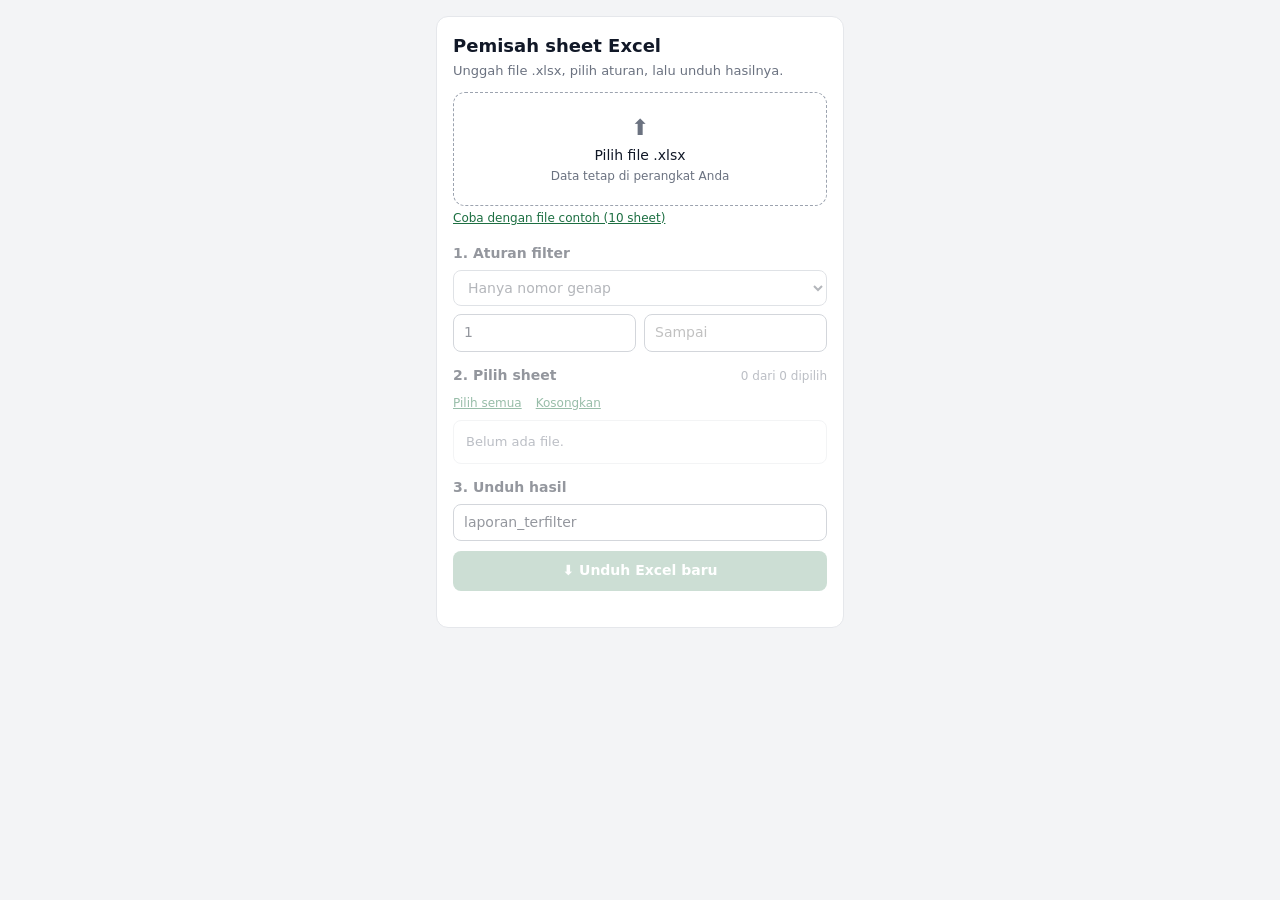
==== pemisah-excel/index.html @ 489be717 "Tambah aplikasi Pemisah Sheet Excel (mockup fungsional) Co-Authored-By: Claude Sonnet 5.5 <noreply@a" ====
<!DOCTYPE html>
<html lang="id">
<head>
<meta charset="UTF-8">
<meta name="viewport" content="width=device-width, initial-scale=1">
<title>Pemisah Sheet Excel</title>
<link rel="stylesheet" href="style.css">
</head>
<body>
<main class="shell">
  <section class="card" aria-labelledby="judul">
    <h1 id="judul">Pemisah sheet Excel</h1>
    <p class="sub">Unggah file .xlsx, pilih aturan, lalu unduh hasilnya.</p>

    <label class="drop" id="drop" tabindex="0">
      <input type="file" id="file" accept=".xlsx,.xlsm,.xls" hidden>
      <span class="ico" aria-hidden="true">⬆</span>
      <span class="drop-title" id="dropTitle">Pilih file .xlsx</span>
      <span class="drop-note" id="dropNote">Data tetap di perangkat Anda</span>
    </label>
    <button type="button" class="link" id="demo">Coba dengan file contoh (10 sheet)</button>

    <fieldset id="step1" disabled>
      <h2>1. Aturan filter</h2>
      <select id="rule" aria-label="Aturan filter">
        <option value="even">Hanya nomor genap</option>
        <option value="odd">Hanya nomor ganjil</option>
        <option value="all">Semua nomor</option>
      </select>
      <div class="grid2">
        <input type="number" id="from" min="1" placeholder="Dari (1)" value="1" aria-label="Dari nomor sheet">
        <input type="number" id="to" min="1" placeholder="Sampai" aria-label="Sampai nomor sheet">
      </div>
    </fieldset>

    <fieldset id="step2" disabled>
      <div class="row">
        <h2>2. Pilih sheet</h2>
        <span class="count" id="count">0 dari 0 dipilih</span>
      </div>
      <div class="mini">
        <button type="button" class="link" id="selAll">Pilih semua</button>
        <button type="button" class="link" id="selNone">Kosongkan</button>
      </div>
      <div class="list" id="list" role="group" aria-label="Daftar sheet"><p class="empty">Belum ada file.</p></div>
    </fieldset>

    <fieldset id="step3" disabled>
      <h2>3. Unduh hasil</h2>
      <input type="text" id="name" value="laporan_terfilter" aria-label="Nama file hasil">
      <button type="button" id="dl" class="primary">⬇ Unduh Excel baru</button>
      <p class="msg" id="msg" role="status"></p>
    </fieldset>
  </section>
</main>
<script src="xlsx.full.min.js"></script>
<script src="app.js"></script>
</body>
</html>
---- pemisah-excel/style.css ----
:root{--bg:#f3f4f6;--card:#fff;--text:#111827;--muted:#6b7280;--border:#e5e7eb;--strong:#9ca3af;--accent:#1d6f42;--accent-t:#fff}
@media (prefers-color-scheme:dark){:root{--bg:#111315;--card:#1b1e21;--text:#f3f4f6;--muted:#9ca3af;--border:#2f3338;--strong:#4b5563;--accent:#3fa56a;--accent-t:#06180e}}
*{box-sizing:border-box}
body{margin:0;background:var(--bg);color:var(--text);font:14px/1.4 system-ui,-apple-system,"Segoe UI",sans-serif}
.shell{max-width:440px;margin:0 auto;padding:16px}
.card{background:var(--card);border:.5px solid var(--border);border-radius:12px;padding:16px}
h1{font-size:18px;font-weight:600;margin:0 0 4px}
h2{font-size:14px;font-weight:600;margin:0 0 6px}
.sub{color:var(--muted);font-size:13px;margin:0 0 12px}
fieldset{border:0;padding:0;margin:14px 0 0;min-width:0;transition:opacity .2s}
fieldset:disabled{opacity:.45}
.drop{display:flex;flex-direction:column;align-items:center;gap:2px;border:1px dashed var(--strong);border-radius:12px;padding:20px;text-align:center;cursor:pointer}
.drop:hover,.drop.over,.drop:focus-visible{border-color:var(--accent);outline:none;background:color-mix(in srgb,var(--accent) 7%,transparent)}
.ico{font-size:22px;color:var(--muted)}
.drop-title{font-size:14px;overflow-wrap:anywhere}
.drop-note{font-size:12px;color:var(--muted)}
.link{background:none;border:0;padding:4px 0;color:var(--accent);font:inherit;font-size:12px;cursor:pointer;text-decoration:underline}
select,input[type=number],input[type=text]{width:100%;font:inherit;padding:8px 10px;border:.5px solid var(--strong);border-radius:8px;background:var(--card);color:var(--text)}
select{margin-bottom:8px}
.grid2{display:grid;grid-template-columns:1fr 1fr;gap:8px}
.row{display:flex;justify-content:space-between;align-items:baseline}
.count{font-size:12px;color:var(--muted)}
.mini{display:flex;gap:14px;margin-bottom:4px}
.list{border:.5px solid var(--border);border-radius:8px;max-height:240px;overflow:auto}
.list label{display:flex;align-items:center;gap:10px;padding:8px 10px;border-bottom:.5px solid var(--border);cursor:pointer}
.list label:last-child{border-bottom:0}
.list label.off{color:var(--muted)}
.list input{width:auto;accent-color:var(--accent)}
.list .num{margin-left:auto;font-size:11px;color:var(--muted)}
.empty{margin:0;padding:12px;color:var(--muted);font-size:13px}
#name{margin-bottom:10px}
button.primary{width:100%;padding:10px;font:inherit;font-weight:600;border:0;border-radius:8px;background:var(--accent);color:var(--accent-t);cursor:pointer}
button.primary:disabled{opacity:.5;cursor:not-allowed}
.msg{font-size:12px;color:var(--muted);margin:8px 0 0;min-height:1em}
.msg.err{color:#dc2626}
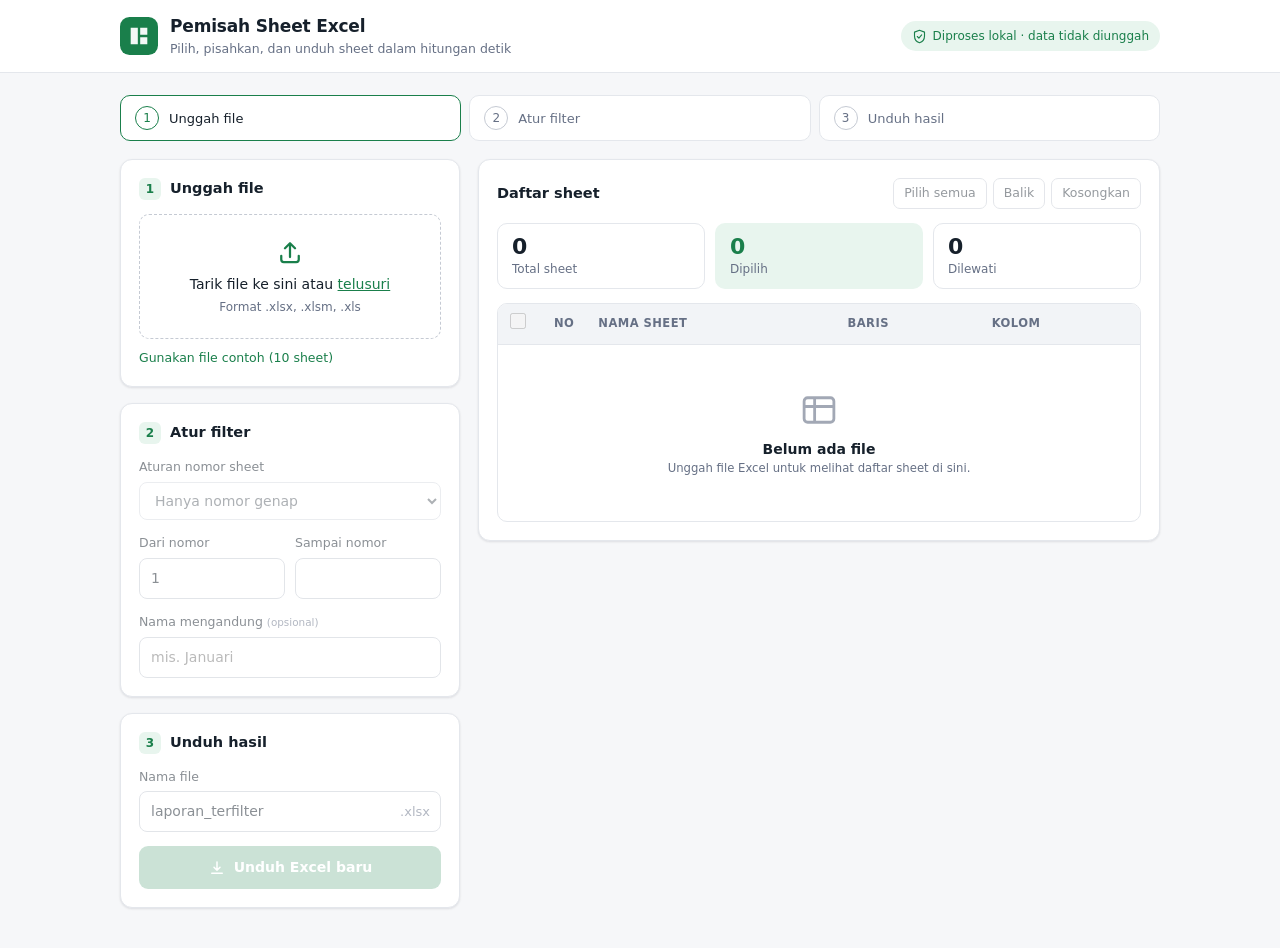
==== commit c792a848: "Percantik tampilan Pemisah Sheet Excel: layout dashboard, stepper, tabel sheet, pratinjau, toast Co-" ====
--- a/pemisah-excel/index.html
+++ b/pemisah-excel/index.html
@@ -7,52 +7,110 @@
 <link rel="stylesheet" href="style.css">
 </head>
 <body>
-<main class="shell">
-  <section class="card" aria-labelledby="judul">
-    <h1 id="judul">Pemisah sheet Excel</h1>
-    <p class="sub">Unggah file .xlsx, pilih aturan, lalu unduh hasilnya.</p>
+<header class="topbar">
+  <div class="wrap bar">
+    <div class="brand">
+      <svg class="logo" viewBox="0 0 32 32" aria-hidden="true"><rect width="32" height="32" rx="8" fill="currentColor"/><path d="M9 9h6v14H9zM17 9h6v6h-6zM17 17h6v6h-6z" fill="#fff" opacity=".95"/></svg>
+      <div><div class="brand-name">Pemisah Sheet Excel</div><div class="brand-sub">Pilih, pisahkan, dan unduh sheet dalam hitungan detik</div></div>
+    </div>
+    <span class="badge" title="Berkas diproses di browser Anda dan tidak diunggah ke server">
+      <svg viewBox="0 0 24 24" aria-hidden="true"><path d="M12 2l8 3v6c0 5-3.4 9.4-8 11-4.6-1.6-8-6-8-11V5z" fill="none" stroke="currentColor" stroke-width="1.8" stroke-linejoin="round"/><path d="M8.5 12l2.5 2.5 4.5-5" fill="none" stroke="currentColor" stroke-width="1.8" stroke-linecap="round" stroke-linejoin="round"/></svg>
+      Diproses lokal · data tidak diunggah
+    </span>
+  </div>
+</header>
 
-    <label class="drop" id="drop" tabindex="0">
-      <input type="file" id="file" accept=".xlsx,.xlsm,.xls" hidden>
-      <span class="ico" aria-hidden="true">⬆</span>
-      <span class="drop-title" id="dropTitle">Pilih file .xlsx</span>
-      <span class="drop-note" id="dropNote">Data tetap di perangkat Anda</span>
-    </label>
-    <button type="button" class="link" id="demo">Coba dengan file contoh (10 sheet)</button>
+<main class="wrap">
+  <ol class="stepper" id="stepper" aria-label="Langkah">
+    <li class="active" data-s="1"><span>1</span>Unggah file</li>
+    <li data-s="2"><span>2</span>Atur filter</li>
+    <li data-s="3"><span>3</span>Unduh hasil</li>
+  </ol>
 
-    <fieldset id="step1" disabled>
-      <h2>1. Aturan filter</h2>
-      <select id="rule" aria-label="Aturan filter">
-        <option value="even">Hanya nomor genap</option>
-        <option value="odd">Hanya nomor ganjil</option>
-        <option value="all">Semua nomor</option>
-      </select>
-      <div class="grid2">
-        <input type="number" id="from" min="1" placeholder="Dari (1)" value="1" aria-label="Dari nomor sheet">
-        <input type="number" id="to" min="1" placeholder="Sampai" aria-label="Sampai nomor sheet">
+  <div class="layout">
+    <aside class="side">
+      <section class="card" id="cUpload">
+        <h2><span class="n">1</span>Unggah file</h2>
+        <label class="drop" id="drop" tabindex="0">
+          <input type="file" id="file" accept=".xlsx,.xlsm,.xls" hidden>
+          <svg class="dz" viewBox="0 0 24 24" aria-hidden="true"><path d="M12 16V5m0 0L8 9m4-4l4 4M5 15v3a2 2 0 002 2h10a2 2 0 002-2v-3" fill="none" stroke="currentColor" stroke-width="1.8" stroke-linecap="round" stroke-linejoin="round"/></svg>
+          <span class="dt" id="dropTitle">Tarik file ke sini atau <u>telusuri</u></span>
+          <span class="dn" id="dropNote">Format .xlsx, .xlsm, .xls</span>
+        </label>
+        <div class="fileinfo" id="fileinfo" hidden>
+          <svg viewBox="0 0 24 24" aria-hidden="true"><path d="M6 3h8l4 4v14H6z" fill="none" stroke="currentColor" stroke-width="1.7" stroke-linejoin="round"/><path d="M14 3v4h4" fill="none" stroke="currentColor" stroke-width="1.7"/></svg>
+          <div><div class="fn" id="fn"></div><div class="fm" id="fm"></div></div>
+          <button type="button" class="ghost sm" id="reset">Ganti</button>
+        </div>
+        <button type="button" class="link" id="demo">Gunakan file contoh (10 sheet)</button>
+      </section>
+
+      <section class="card" id="cRule">
+        <h2><span class="n">2</span>Atur filter</h2>
+        <fieldset id="step1" disabled>
+          <div><label class="lbl" for="rule">Aturan nomor sheet</label>
+          <select id="rule">
+            <option value="even">Hanya nomor genap</option>
+            <option value="odd">Hanya nomor ganjil</option>
+            <option value="all">Semua nomor</option>
+          </select></div>
+          <div class="grid2">
+            <div><label class="lbl" for="from">Dari nomor</label><input type="number" id="from" min="1" value="1"></div>
+            <div><label class="lbl" for="to">Sampai nomor</label><input type="number" id="to" min="1"></div>
+          </div>
+          <div><label class="lbl" for="kw">Nama mengandung <small>(opsional)</small></label>
+          <input type="text" id="kw" placeholder="mis. Januari"></div>
+        </fieldset>
+      </section>
+
+      <section class="card" id="cOut">
+        <h2><span class="n">3</span>Unduh hasil</h2>
+        <fieldset id="step3" disabled>
+          <div><label class="lbl" for="name">Nama file</label>
+          <div class="suffix"><input type="text" id="name" value="laporan_terfilter"><span>.xlsx</span></div></div>
+          <button type="button" id="dl" class="primary">
+            <svg viewBox="0 0 24 24" aria-hidden="true"><path d="M12 4v11m0 0l-4-4m4 4l4-4M5 19h14" fill="none" stroke="currentColor" stroke-width="2" stroke-linecap="round" stroke-linejoin="round"/></svg>
+            <span id="dlLabel">Unduh Excel baru</span>
+          </button>
+        </fieldset>
+      </section>
+    </aside>
+
+    <section class="main">
+      <div class="card sheets">
+        <div class="head">
+          <h2>Daftar sheet</h2>
+          <div class="tools">
+            <button type="button" class="ghost sm" id="selAll" disabled>Pilih semua</button>
+            <button type="button" class="ghost sm" id="invert" disabled>Balik</button>
+            <button type="button" class="ghost sm" id="selNone" disabled>Kosongkan</button>
+          </div>
+        </div>
+        <div class="stats">
+          <div><b id="stTotal">0</b><span>Total sheet</span></div>
+          <div class="ok"><b id="stSel">0</b><span>Dipilih</span></div>
+          <div><b id="stOut">0</b><span>Dilewati</span></div>
+        </div>
+        <div class="tablewrap">
+          <table class="tbl" id="tbl">
+            <thead><tr><th class="c"><input type="checkbox" id="master" aria-label="Pilih semua" disabled></th><th class="c">No</th><th>Nama sheet</th><th class="r">Baris</th><th class="r col-h">Kolom</th></tr></thead>
+            <tbody id="tbody"></tbody>
+          </table>
+          <div class="empty" id="empty">
+            <svg viewBox="0 0 24 24" aria-hidden="true"><rect x="3.5" y="5" width="17" height="14" rx="2" fill="none" stroke="currentColor" stroke-width="1.6"/><path d="M3.5 10h17M9.5 5v14" stroke="currentColor" stroke-width="1.6"/></svg>
+            <p>Belum ada file</p><small>Unggah file Excel untuk melihat daftar sheet di sini.</small>
+          </div>
+        </div>
       </div>
-    </fieldset>
 
-    <fieldset id="step2" disabled>
-      <div class="row">
-        <h2>2. Pilih sheet</h2>
-        <span class="count" id="count">0 dari 0 dipilih</span>
+      <div class="card preview" id="pv" hidden>
+        <div class="head"><h2>Pratinjau: <span id="pvName"></span></h2><span class="muted" id="pvNote"></span></div>
+        <div class="tablewrap pvwrap"><table class="tbl pvt" id="pvTbl"></table></div>
       </div>
-      <div class="mini">
-        <button type="button" class="link" id="selAll">Pilih semua</button>
-        <button type="button" class="link" id="selNone">Kosongkan</button>
-      </div>
-      <div class="list" id="list" role="group" aria-label="Daftar sheet"><p class="empty">Belum ada file.</p></div>
-    </fieldset>
-
-    <fieldset id="step3" disabled>
-      <h2>3. Unduh hasil</h2>
-      <input type="text" id="name" value="laporan_terfilter" aria-label="Nama file hasil">
-      <button type="button" id="dl" class="primary">⬇ Unduh Excel baru</button>
-      <p class="msg" id="msg" role="status"></p>
-    </fieldset>
-  </section>
+    </section>
+  </div>
 </main>
+<div class="toast" id="toast" role="status" aria-live="polite"></div>
 <script src="xlsx.full.min.js"></script>
 <script src="app.js"></script>
 </body>
--- a/pemisah-excel/style.css
+++ b/pemisah-excel/style.css
@@ -1,35 +1,94 @@
-:root{--bg:#f3f4f6;--card:#fff;--text:#111827;--muted:#6b7280;--border:#e5e7eb;--strong:#9ca3af;--accent:#1d6f42;--accent-t:#fff}
-@media (prefers-color-scheme:dark){:root{--bg:#111315;--card:#1b1e21;--text:#f3f4f6;--muted:#9ca3af;--border:#2f3338;--strong:#4b5563;--accent:#3fa56a;--accent-t:#06180e}}
+:root{--bg:#f6f7f9;--card:#fff;--text:#16202b;--muted:#667085;--border:#e4e7ec;--strong:#c5cad3;--accent:#1a7f4b;--accent-h:#146a3e;--accent-s:#e8f5ee;--accent-t:#fff;--warn:#b42318;--shadow:0 1px 2px rgba(16,24,40,.05),0 1px 3px rgba(16,24,40,.06);--hover:#f2f4f7}
+@media (prefers-color-scheme:dark){:root{--bg:#0e1114;--card:#171b20;--text:#eef1f4;--muted:#98a2b3;--border:#272d34;--strong:#475467;--accent:#3fb677;--accent-h:#56c88a;--accent-s:#12281d;--accent-t:#06180e;--warn:#f97066;--shadow:none;--hover:#1e242b}}
 *{box-sizing:border-box}
-body{margin:0;background:var(--bg);color:var(--text);font:14px/1.4 system-ui,-apple-system,"Segoe UI",sans-serif}
-.shell{max-width:440px;margin:0 auto;padding:16px}
-.card{background:var(--card);border:.5px solid var(--border);border-radius:12px;padding:16px}
-h1{font-size:18px;font-weight:600;margin:0 0 4px}
-h2{font-size:14px;font-weight:600;margin:0 0 6px}
-.sub{color:var(--muted);font-size:13px;margin:0 0 12px}
-fieldset{border:0;padding:0;margin:14px 0 0;min-width:0;transition:opacity .2s}
-fieldset:disabled{opacity:.45}
-.drop{display:flex;flex-direction:column;align-items:center;gap:2px;border:1px dashed var(--strong);border-radius:12px;padding:20px;text-align:center;cursor:pointer}
-.drop:hover,.drop.over,.drop:focus-visible{border-color:var(--accent);outline:none;background:color-mix(in srgb,var(--accent) 7%,transparent)}
-.ico{font-size:22px;color:var(--muted)}
-.drop-title{font-size:14px;overflow-wrap:anywhere}
-.drop-note{font-size:12px;color:var(--muted)}
-.link{background:none;border:0;padding:4px 0;color:var(--accent);font:inherit;font-size:12px;cursor:pointer;text-decoration:underline}
-select,input[type=number],input[type=text]{width:100%;font:inherit;padding:8px 10px;border:.5px solid var(--strong);border-radius:8px;background:var(--card);color:var(--text)}
-select{margin-bottom:8px}
-.grid2{display:grid;grid-template-columns:1fr 1fr;gap:8px}
-.row{display:flex;justify-content:space-between;align-items:baseline}
-.count{font-size:12px;color:var(--muted)}
-.mini{display:flex;gap:14px;margin-bottom:4px}
-.list{border:.5px solid var(--border);border-radius:8px;max-height:240px;overflow:auto}
-.list label{display:flex;align-items:center;gap:10px;padding:8px 10px;border-bottom:.5px solid var(--border);cursor:pointer}
-.list label:last-child{border-bottom:0}
-.list label.off{color:var(--muted)}
-.list input{width:auto;accent-color:var(--accent)}
-.list .num{margin-left:auto;font-size:11px;color:var(--muted)}
-.empty{margin:0;padding:12px;color:var(--muted);font-size:13px}
-#name{margin-bottom:10px}
-button.primary{width:100%;padding:10px;font:inherit;font-weight:600;border:0;border-radius:8px;background:var(--accent);color:var(--accent-t);cursor:pointer}
-button.primary:disabled{opacity:.5;cursor:not-allowed}
-.msg{font-size:12px;color:var(--muted);margin:8px 0 0;min-height:1em}
-.msg.err{color:#dc2626}
+body{margin:0;background:var(--bg);color:var(--text);font:14px/1.5 Inter,system-ui,-apple-system,"Segoe UI",Roboto,sans-serif;-webkit-font-smoothing:antialiased}
+.wrap{max-width:1080px;margin:0 auto;padding-inline:20px}
+.topbar{background:var(--card);border-bottom:1px solid var(--border)}
+.bar{display:flex;justify-content:space-between;align-items:center;gap:16px;padding-top:14px;padding-bottom:14px;flex-wrap:wrap}
+.brand{display:flex;gap:12px;align-items:center}
+.logo{width:38px;height:38px;color:var(--accent);flex:none}
+.brand-name{font-size:17px;font-weight:700;letter-spacing:-.01em}
+.brand-sub{font-size:12.5px;color:var(--muted)}
+.badge{display:inline-flex;align-items:center;gap:6px;font-size:12px;font-weight:500;color:var(--accent);background:var(--accent-s);padding:6px 11px;border-radius:999px}
+.badge svg{width:15px;height:15px}
+main{padding-bottom:40px}
+.stepper{list-style:none;display:flex;gap:8px;margin:22px 0 18px;padding:0}
+.stepper li{flex:1;display:flex;align-items:center;gap:10px;font-size:13px;font-weight:500;color:var(--muted);padding:10px 14px;background:var(--card);border:1px solid var(--border);border-radius:10px}
+.stepper li span{display:grid;place-items:center;width:24px;height:24px;border-radius:50%;border:1.5px solid var(--strong);font-size:12px;flex:none}
+.stepper li.active{color:var(--text);border-color:var(--accent)}
+.stepper li.active span{border-color:var(--accent);color:var(--accent)}
+.stepper li.done span{background:var(--accent);border-color:var(--accent);color:var(--accent-t)}
+.stepper li.done{color:var(--text)}
+.layout{display:grid;grid-template-columns:340px 1fr;gap:18px;align-items:start}
+.side,.main{display:flex;flex-direction:column;gap:16px;min-width:0}
+.card{background:var(--card);border:1px solid var(--border);border-radius:12px;padding:18px;box-shadow:var(--shadow)}
+h2{font-size:14.5px;font-weight:600;margin:0 0 14px;display:flex;align-items:center;gap:9px}
+.n{display:grid;place-items:center;width:22px;height:22px;border-radius:6px;background:var(--accent-s);color:var(--accent);font-size:12px;font-weight:700}
+.lbl{display:block;font-size:12.5px;font-weight:500;margin:0 0 5px;color:var(--text)}
+.lbl small{color:var(--muted);font-weight:400}
+fieldset{border:0;padding:0;margin:0;min-width:0}
+fieldset:disabled{opacity:.5}
+fieldset > *+*{margin-top:14px}
+select,input[type=number],input[type=text]{width:100%;font:inherit;padding:9px 11px;border:1px solid var(--strong);border-radius:8px;background:var(--card);color:var(--text);transition:border-color .15s,box-shadow .15s}
+select:focus,input:focus,button:focus-visible{outline:none;border-color:var(--accent);box-shadow:0 0 0 3px color-mix(in srgb,var(--accent) 22%,transparent)}
+.grid2{display:grid;grid-template-columns:1fr 1fr;gap:10px}
+.drop{display:flex;flex-direction:column;align-items:center;gap:3px;border:1.5px dashed var(--strong);border-radius:10px;padding:22px 14px;text-align:center;cursor:pointer;transition:.15s}
+.drop[hidden]{display:none}
+.drop:hover,.drop.over,.drop:focus-visible{border-color:var(--accent);background:var(--accent-s);outline:none}
+.dz{width:30px;height:30px;color:var(--accent);margin-bottom:4px}
+.dt{font-weight:500}.dt u{color:var(--accent)}
+.dn{font-size:12px;color:var(--muted)}
+.fileinfo{display:flex;align-items:center;gap:10px;margin-top:12px;padding:10px 12px;border:1px solid var(--border);border-radius:10px;background:var(--hover)}
+.fileinfo[hidden]{display:none}
+.fileinfo svg{width:26px;height:26px;color:var(--accent);flex:none}
+.fileinfo>div{min-width:0;flex:1}
+.fn{font-weight:600;font-size:13px;overflow:hidden;text-overflow:ellipsis;white-space:nowrap}
+.fm{font-size:12px;color:var(--muted)}
+.link{background:none;border:0;padding:0;margin-top:10px;color:var(--accent);font:inherit;font-size:12.5px;cursor:pointer}
+.link:hover{text-decoration:underline}
+.suffix{position:relative}
+.suffix input{padding-right:52px}
+.suffix span{position:absolute;right:11px;top:50%;transform:translateY(-50%);color:var(--muted);font-size:13px}
+button{font:inherit;cursor:pointer}
+.primary{width:100%;display:flex;align-items:center;justify-content:center;gap:8px;padding:11px;font-weight:600;border:0;border-radius:9px;background:var(--accent);color:var(--accent-t);transition:background .15s}
+.primary:hover:not(:disabled){background:var(--accent-h)}
+.primary:disabled{opacity:.45;cursor:not-allowed}
+.primary svg{width:18px;height:18px}
+.ghost{background:var(--card);border:1px solid var(--strong);color:var(--text);border-radius:7px;padding:6px 11px;font-size:12.5px;font-weight:500}
+.ghost:hover:not(:disabled){background:var(--hover)}
+.ghost:disabled{opacity:.45;cursor:not-allowed}
+.ghost.sm{padding:5px 10px}
+.head{display:flex;justify-content:space-between;align-items:center;gap:10px;flex-wrap:wrap;margin-bottom:14px}
+.head h2{margin:0}
+.tools{display:flex;gap:6px}
+.stats{display:grid;grid-template-columns:repeat(3,1fr);gap:10px;margin-bottom:14px}
+.stats div{border:1px solid var(--border);border-radius:10px;padding:10px 14px;display:flex;flex-direction:column}
+.stats b{font-size:22px;font-weight:700;line-height:1.2}
+.stats span{font-size:12px;color:var(--muted)}
+.stats .ok{background:var(--accent-s);border-color:transparent}.stats .ok b{color:var(--accent)}
+.tablewrap{border:1px solid var(--border);border-radius:10px;overflow:auto;max-height:420px;position:relative}
+.tbl{width:100%;border-collapse:collapse;font-size:13px}
+.tbl th{position:sticky;top:0;background:var(--hover);text-align:left;font-size:11.5px;text-transform:uppercase;letter-spacing:.04em;color:var(--muted);font-weight:600;padding:9px 12px;border-bottom:1px solid var(--border);z-index:1;white-space:nowrap}
+.tbl td{padding:9px 12px;border-bottom:1px solid var(--border);white-space:nowrap}
+.tbl tr:last-child td{border-bottom:0}
+.c{text-align:center;width:44px}.r{text-align:right}
+#tbody tr{cursor:pointer;transition:background .1s}
+#tbody tr:hover{background:var(--hover)}
+#tbody tr.sel{background:var(--accent-s)}
+#tbody tr.view td:nth-child(3){color:var(--accent);font-weight:600}
+#tbody td:nth-child(3){max-width:280px;overflow:hidden;text-overflow:ellipsis}
+td.r{color:var(--muted);font-variant-numeric:tabular-nums}
+input[type=checkbox]{width:16px;height:16px;accent-color:var(--accent);cursor:pointer;margin:0}
+.empty{display:flex;flex-direction:column;align-items:center;padding:44px 16px;color:var(--muted);text-align:center}
+.empty svg{width:42px;height:42px;opacity:.6;margin-bottom:8px}
+.empty p{margin:0;font-weight:600;color:var(--text)}
+.empty[hidden]{display:none}
+.muted{color:var(--muted);font-size:12.5px}
+.pvwrap{max-height:260px}
+.pvt td,.pvt th{font-size:12.5px;max-width:160px;overflow:hidden;text-overflow:ellipsis}
+.pvt td:first-child{color:var(--muted);background:var(--hover);text-align:center;width:36px}
+.toast{position:fixed;left:50%;bottom:24px;transform:translate(-50%,20px);background:#16202b;color:#fff;padding:11px 18px;border-radius:10px;font-size:13px;opacity:0;pointer-events:none;transition:.25s;box-shadow:0 8px 24px rgba(0,0,0,.25);max-width:calc(100vw - 32px)}
+.toast.show{opacity:1;transform:translate(-50%,0)}
+.toast.err{background:var(--warn)}
+@media (max-width:860px){.layout{display:flex;flex-direction:column;align-items:stretch}.side{display:contents}#cUpload{order:1}#cRule{order:2}.main{order:3}#cOut{order:4}.stepper li{font-size:12px;padding:8px 10px}.stepper li{flex-direction:column;gap:4px;text-align:center}}
+@media (max-width:480px){.wrap{padding-inline:14px}.col-h{display:none}.badge{display:none}.stats b{font-size:19px}.stats div{padding:8px 10px}}
